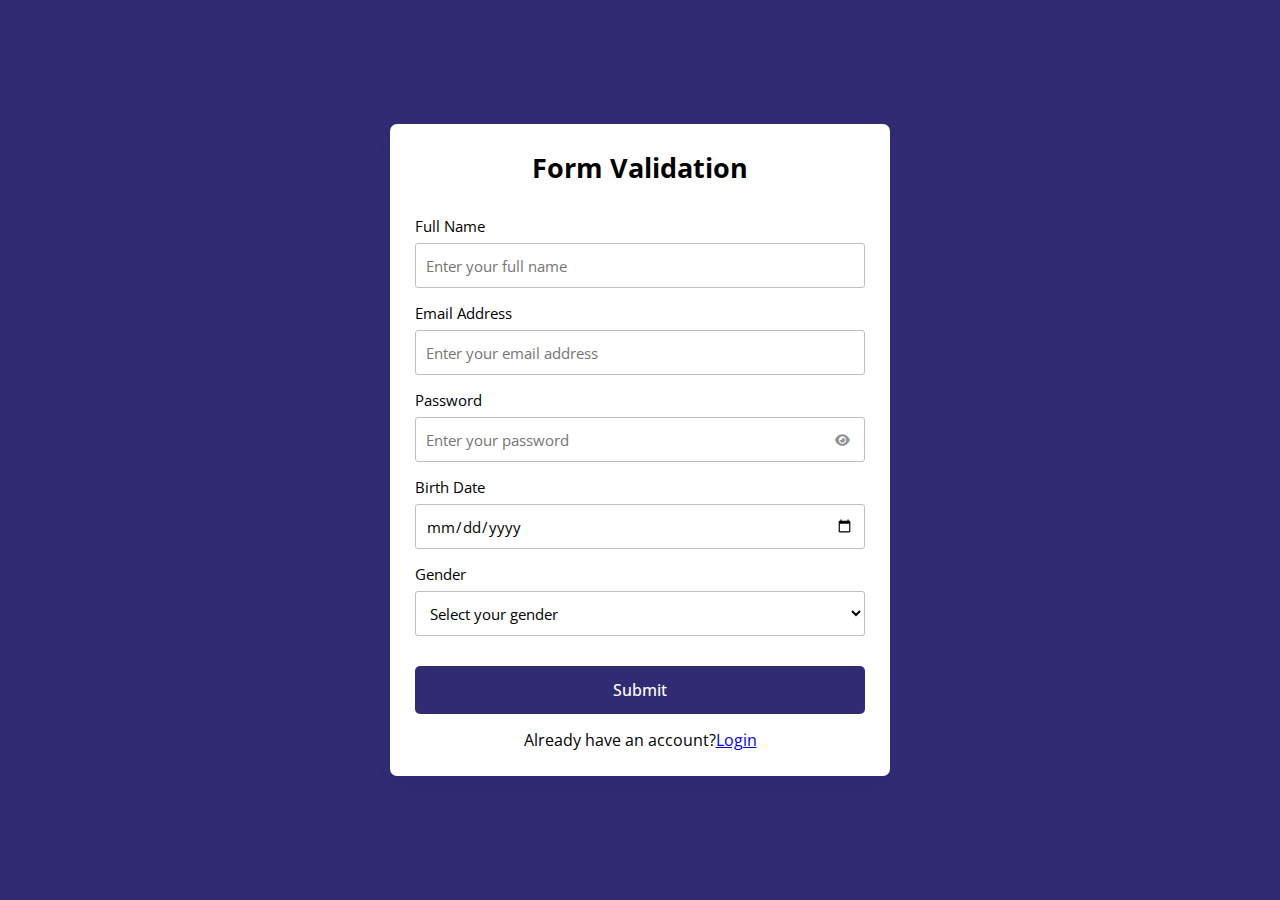
==== index.html @ 9c033d6f "Add files via upload" ====
<!DOCTYPE html>

<html lang="en">
  <head>
    <meta charset="UTF-8">
    <meta name="viewport" content="width=device-width, initial-scale=1.0">
    <title>Register From</title>
   
    <!-- Fontawesome CDN Link For Icons -->
    <link rel="stylesheet" href="https://cdnjs.cloudflare.com/ajax/libs/font-awesome/6.2.1/css/all.min.css" />
    <link rel="stylesheet" href="./style.css">
  </head>
  <body>
    <form >
      <h2>Form Validation</h2>
      <div class="form-group fullname">
        <label for="fullname">Full Name</label>
        <input type="text" id="fullname" placeholder="Enter your full name">
      </div>
      <div class="form-group email">
        <label for="email">Email Address</label>
        <input type="text" id="email" placeholder="Enter your email address">
      </div>
      <div class="form-group password">
        <label for="password">Password</label>
        <input type="password" id="password" placeholder="Enter your password">
        <i id="pass-toggle-btn" class="fa-solid fa-eye"></i>
      </div>
      <div class="form-group date">
        <label for="date">Birth Date</label>
        <input type="date" id="date" placeholder="Select your date">
      </div>
      <div class="form-group gender">
        <label for="gender">Gender</label>
        <select id="gender">
          <option value="" selected disabled>Select your gender</option>
          <option value="Male">Male</option>
          <option value="Female">Female</option>
          <option value="Other">Other</option>
        </select>
      </div>
      <div class="form-group submit-btn">
        <input type="submit" value="Submit">
      </div>
      <div class="already-have">
         <p>Already have an account?<a href="./login.html">Login</a> </p>
      </div>
    </form>

    <script src="./index.js"></script>
  </body>
</html>
---- style.css ----
@import url('https://fonts.googleapis.com/css2?family=Open+Sans:wght@400;500;600;700&display=swap');

* {
  margin: 0;
  padding: 0;
  box-sizing: border-box;
  font-family: 'Open Sans', sans-serif;
}

body {
  display: flex;
  align-items: center;
  justify-content: center;
  padding: 0 10px;
  min-height: 100vh;
  background: #312b74;
}

form {
  padding: 25px;
  background: #fff;
  max-width: 500px;
  width: 100%;
  border-radius: 7px;
  box-shadow: 0 10px 15px rgba(0, 0, 0, 0.05);
}

form h2 {
  font-size: 27px;
  text-align: center;
  margin: 0px 0 30px;
}

form .form-group {
  margin-bottom: 15px;
  position: relative;
}

form label {
  display: block;
  font-size: 15px;
  margin-bottom: 7px;
}

form input,
form select {
  height: 45px;
  padding: 10px;
  width: 100%;
  font-size: 15px;
  outline: none;
  background: #fff;
  border-radius: 3px;
  border: 1px solid #bfbfbf;
}

form input:focus,
form select:focus {
  border-color: #9a9a9a;
}

form input.error,
form select.error {
  border-color: #f91919;
  background: #f9f0f1;
}

form small {
  font-size: 14px;
  margin-top: 5px;
  display: block;
  color: #f91919;
}

form .password i {
  position: absolute;
  right: 0px;
  height: 45px;
  top: 28px;
  font-size: 13px;
  line-height: 45px;
  width: 45px;
  cursor: pointer;
  color: #939393;
  text-align: center;
}

.submit-btn {
  margin-top: 30px;
}

.submit-btn input {
  color: white;
  border: none;
  height: auto;
  font-size: 16px;
  padding: 13px 0;
  border-radius: 5px;
  cursor: pointer;
  font-weight: 500;
  text-align: center;
  background:#312b74;
  transition: 0.2s ease;
}

.submit-btn input:hover {
  background:#312b74;
}

.already-have{
  display: flex;
justify-content: center;
}
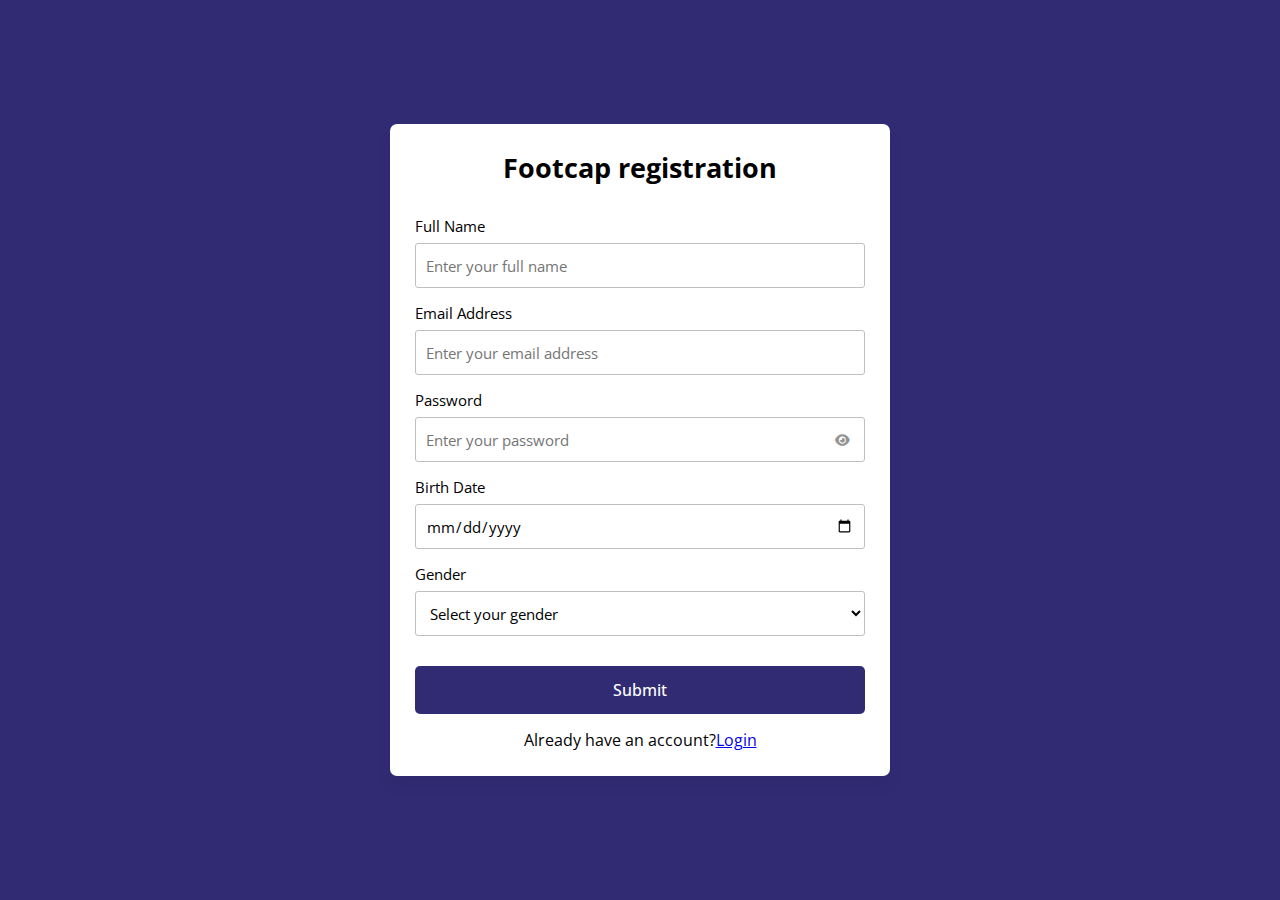
==== commit 59d97982: "Update index.html" ====
--- a/index.html
+++ b/index.html
@@ -12,7 +12,7 @@
   </head>
   <body>
     <form >
-      <h2>Form Validation</h2>
+      <h2>Footcap registration</h2>
       <div class="form-group fullname">
         <label for="fullname">Full Name</label>
         <input type="text" id="fullname" placeholder="Enter your full name">
@@ -49,4 +49,4 @@
 
     <script src="./index.js"></script>
   </body>
-</html>+</html>
